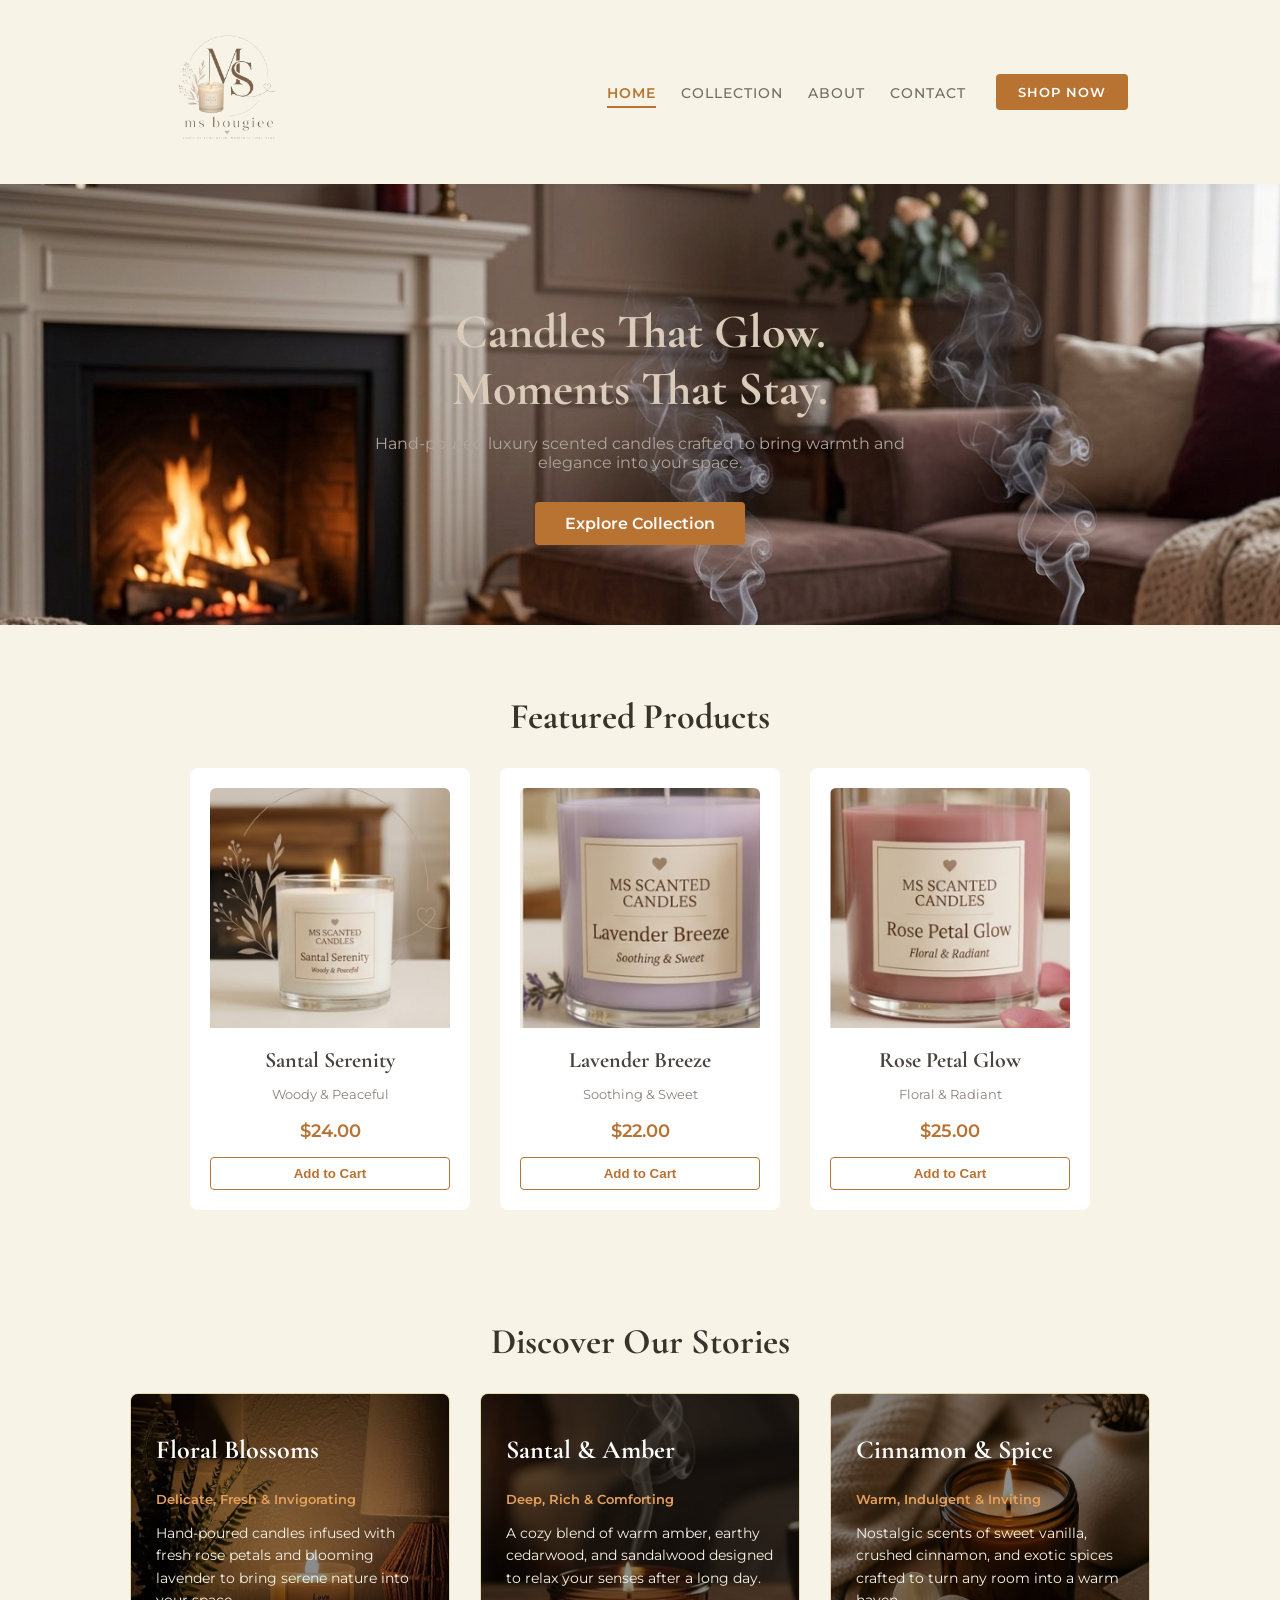
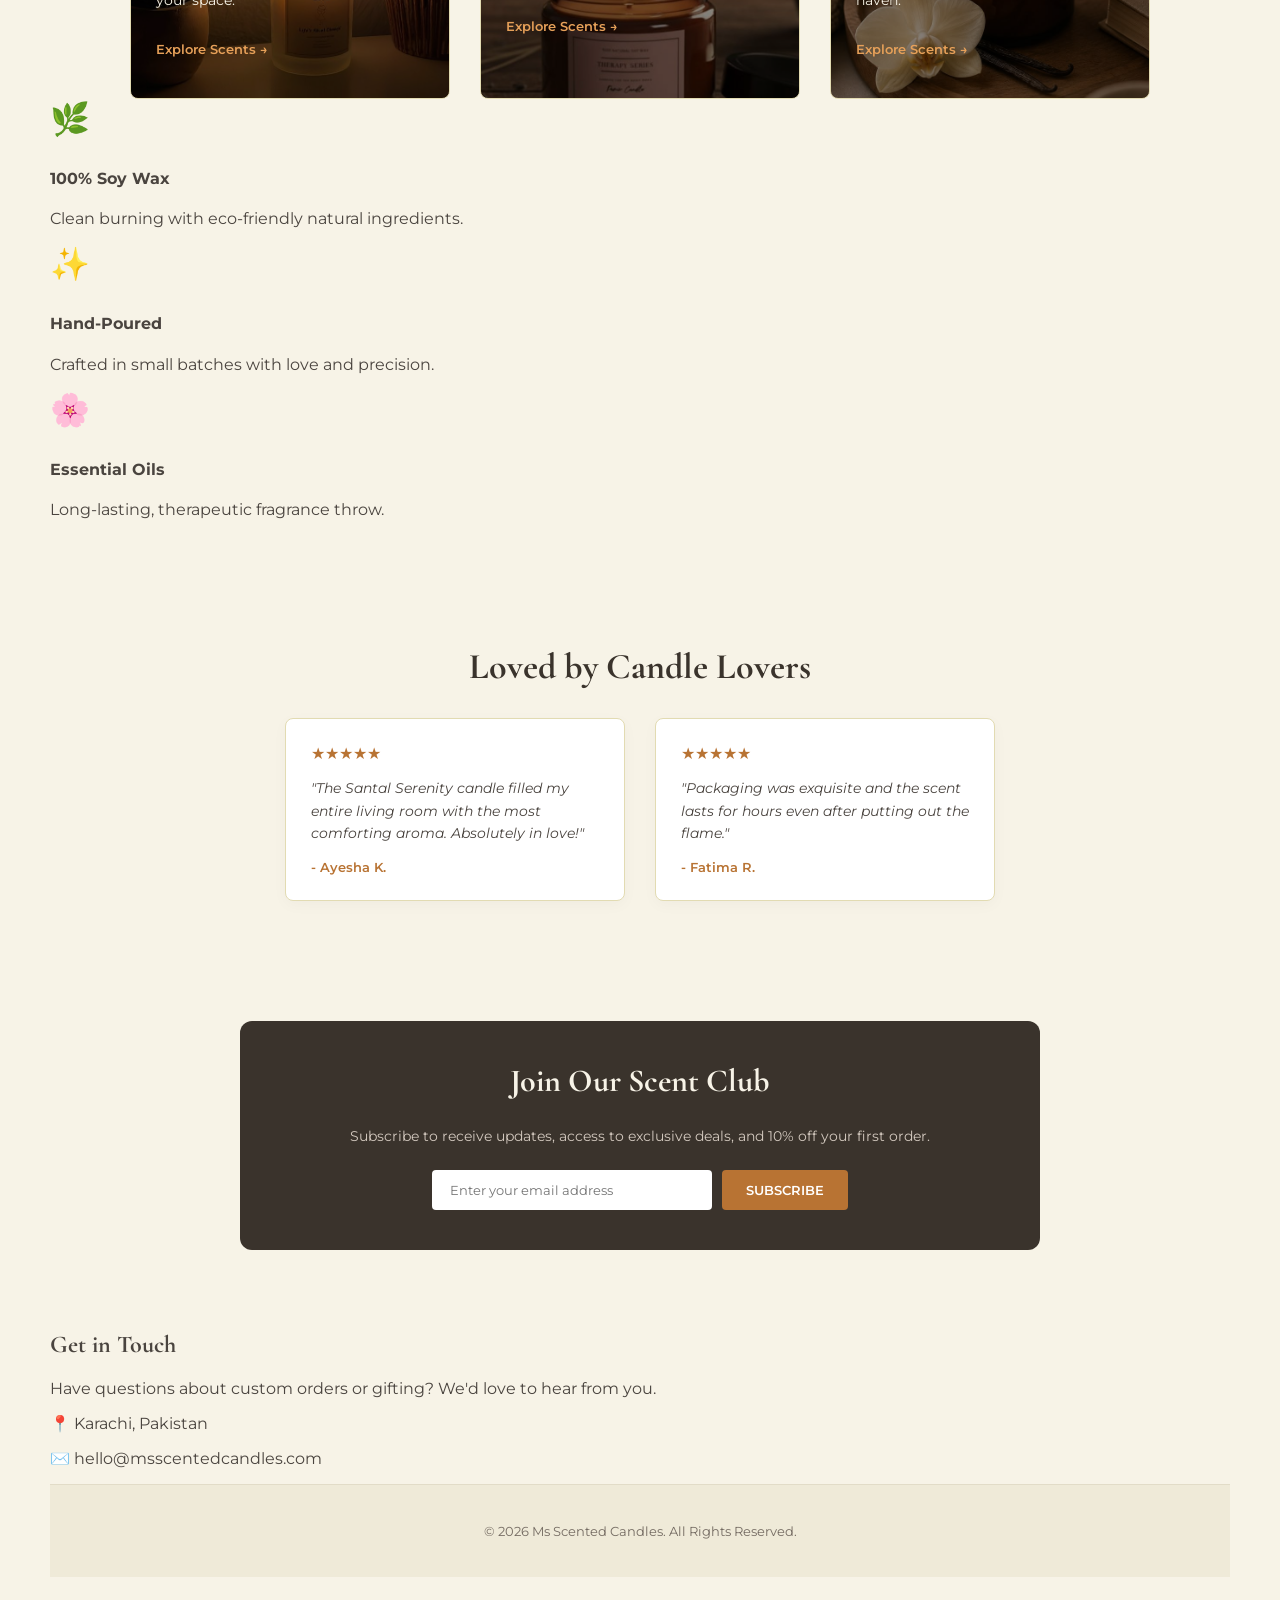
==== index.html @ a179c0ca "Rename website.html to index.html" ====
<!DOCTYPE html>
<html lang="en">
<head>
    <meta charset="UTF-8">
    <meta name="viewport" content="width=device-width, initial-scale=1.0">
    <title>Ms Scented Candles</title>
    <!-- Google Fonts -->
    <link href="https://fonts.googleapis.com/css2?family=Cormorant+Garamond:wght@600;700&family=Montserrat:wght@400;500;600&display=swap" rel="stylesheet">
    <link rel="stylesheet" href="website.css">
</head>
<body>

    <!-- Header Navigation -->
    <div class="nav-bar">
        <div class="logo"> 
            <img src="logo.img.png" alt="Ms Scented Candles Logo" width="150px"> 
        </div>
        <div class="nav-links"> 
            <ol>
                <li><a href="#home" class="active">HOME</a></li>
                <li><a href="#collection">COLLECTION</a></li>
                <li><a href="#about">ABOUT</a></li> 
                <li><a href="#contact">CONTACT</a></li>
            </ol>
            <a href="#shop" id="button"><button>SHOP NOW</button></a>
        </div>
    </div>

    <!-- Hero Section -->
    <section class="hero-section" id="home">
        <div class="hero-content">
            <h1>Candles That Glow. <br><span>Moments That Stay.</span></h1>
            <p>Hand-poured luxury scented candles crafted to bring warmth and elegance into your space.</p>
            <a href="#collection" class="hero-btn">Explore Collection</a>
        </div>
    </section>

    <!-- Featured Products Section -->
    <section class="featured-section" id="collection">
        <h2 class="section-title">Featured <span>Products</span></h2>
        
        <div class="product-grid">
            <!-- Product Card 1 -->
            <div class="product-card">
                <div class="img-container">
                    <img src="ss 1.png" alt="Santal Serenity Candle">
                </div>
                <h3>Santal Serenity</h3>
                <p class="tagline">Woody & Peaceful</p>
                <p class="price">$24.00</p>
                <button class="add-to-cart">Add to Cart</button>
            </div>

            <!-- Product Card 2 -->
            <div class="product-card">
                <div class="img-container">
                    <img src="ss 2.png" alt="Lavender Breeze Candle">
                </div>
                <h3>Lavender Breeze</h3>
                <p class="tagline">Soothing & Sweet</p>
                <p class="price">$22.00</p>
                <button class="add-to-cart">Add to Cart</button>
            </div>

            <!-- Product Card 3 -->
            <div class="product-card">
                <div class="img-container">
                    <img src="ss 3.png" alt="Rose Petal Glow Candle">
                </div>
                <h3>Rose Petal Glow</h3>
                <p class="tagline">Floral & Radiant</p>
                <p class="price">$25.00</p>
                <button class="add-to-cart">Add to Cart</button>
            </div>
        </div>
    </section>

    <!-- Discover Our Stories Section -->
    <section class="stories-section" id="about">
        <h2 class="section-title">Discover <span>Our Stories</span></h2>
        
        <div class="stories-container">
    <!-- Card 1 -->
    <div class="story-card card-floral">
        <h3>Floral Blossoms</h3>
        <p class="story-tagline">Delicate, Fresh & Invigorating</p>
        <p class="desc">Hand-poured candles infused with fresh rose petals and blooming lavender to bring serene nature into your space.</p>
        <a href="#" class="read-more">Explore Scents &rarr;</a>
    </div>

    <!-- Card 2 -->
    <div class="story-card card-santal">
        <h3>Santal & Amber</h3>
        <p class="story-tagline">Deep, Rich & Comforting</p>
        <p class="desc">A cozy blend of warm amber, earthy cedarwood, and sandalwood designed to relax your senses after a long day.</p>
        <a href="#" class="read-more">Explore Scents &rarr;</a>
    </div>

    <!-- Card 3 -->
    <div class="story-card card-cinnamon">
        <h3>Cinnamon & Spice</h3>
        <p class="story-tagline">Warm, Indulgent & Inviting</p>
        <p class="desc">Nostalgic scents of sweet vanilla, crushed cinnamon, and exotic spices crafted to turn any room into a warm haven.</p>
        <a href="#" class="read-more">Explore Scents &rarr;</a>
    </div>
</div>
<!-- Why Choose Us Section -->
    <section class="features-bar">
        <div class="feature-item">
            <span class="feature-icon">🌿</span>
            <h4>100% Soy Wax</h4>
            <p>Clean burning with eco-friendly natural ingredients.</p>
        </div>
        <div class="feature-item">
            <span class="feature-icon">✨</span>
            <h4>Hand-Poured</h4>
            <p>Crafted in small batches with love and precision.</p>
        </div>
        <div class="feature-item">
            <span class="feature-icon">🌸</span>
            <h4>Essential Oils</h4>
            <p>Long-lasting, therapeutic fragrance throw.</p>
        </div>
    </section>

    <!-- Customer Testimonials Section -->
    <section class="reviews-section">
        <h2 class="section-title">Loved by <span>Candle Lovers</span></h2>
        <div class="reviews-container">
            <div class="review-card">
                <p class="stars">★★★★★</p>
                <p class="review-text">"The Santal Serenity candle filled my entire living room with the most comforting aroma. Absolutely in love!"</p>
                <p class="reviewer-name">- Ayesha K.</p>
            </div>
            <div class="review-card">
                <p class="stars">★★★★★</p>
                <p class="review-text">"Packaging was exquisite and the scent lasts for hours even after putting out the flame."</p>
                <p class="reviewer-name">- Fatima R.</p>
            </div>
        </div>
    </section>

    <!-- Newsletter Section -->
    <section class="newsletter-section">
        <div class="newsletter-box">
            <h2>Join Our <span>Scent Club</span></h2>
            <p>Subscribe to receive updates, access to exclusive deals, and 10% off your first order.</p>
            <form class="newsletter-form" onsubmit="event.preventDefault();">
                <input type="email" placeholder="Enter your email address" required>
                <button type="submit">SUBSCRIBE</button>
            </form>
        </div>
    </section>

    <!-- Contact & Quick Info Section -->
    <section class="contact-section" id="contact">
        <div class="contact-container">
            <div class="contact-info">
                <h2>Get in <span>Touch</span></h2>
                <p>Have questions about custom orders or gifting? We'd love to hear from you.</p>
                <p>📍 Karachi, Pakistan</p>
                <p>✉️ hello@msscentedcandles.com</p>
            </div>
    <footer>
        <p>&copy; 2026 <span>Ms Scented Candles</span>. All Rights Reserved.</p>
    </footer>
</body>
</html>
---- website.css ----
/* Base Styles */
* {
    box-sizing: border-box;
    scroll-behavior: smooth;
}

body {
    background-color: #F7F3E7;
    margin: 0;
    padding: 0;
    font-family: 'Montserrat', sans-serif;
    color: #4A443F;
}

h1, h2, h3 {
    font-family: 'Cormorant Garamond', serif;
}

/* Span Zoom & Glow Base Styling */
span {
    display: inline-block;
    transition: transform 0.3s ease, text-shadow 0.3s ease, color 0.3s ease;
}

span:hover {
    transform: scale(1.1);
    color: #b87333;
    text-shadow: 0 0 10px rgba(184, 115, 51, 0.5);
    cursor: pointer;
}

/* Navigation Bar */
.nav-bar {
    display: flex;
    justify-content: space-around;
    align-items: center;
    padding: 15px 0;
    background-color: #F7F3E7;
    position: sticky;
    top: 0;
    z-index: 100;
    box-shadow: 0 2px 10px rgba(0,0,0,0.03);
}

.nav-links {
    display: flex;
    align-items: center;
    gap: 30px;
}

.nav-links ol {
    display: flex;
    gap: 25px;
    list-style: none;
    margin: 0;
    padding: 0;
}

.nav-links a {
    text-decoration: none;
    color: #746B62;
    font-weight: 500;
    letter-spacing: 1px;
    font-size: 14px;
    transition: color 0.3s ease;
}

.nav-links a.active,
.nav-links a:hover {
    color: #b87333; 
    font-weight: 600;
    border-bottom: 2px solid #b87333; 
    padding-bottom: 4px; 
}

/* Button Styling */
#button button {
    background-color: #b87333;
    border: none;
    padding: 10px 22px;
    color: #FFFFFF;
    font-family: 'Montserrat', sans-serif;
    font-size: 13px;
    font-weight: 600;
    letter-spacing: 1px;
    cursor: pointer;
    border-radius: 4px;
    transition: all 0.3s ease;
}

#button button:hover {
    background-color: #794616;
    box-shadow: 0 4px 12px rgba(121, 70, 22, 0.3);
}

/* Hero Section */
.hero-section {
    text-align: center;
    padding: 80px 20px;
    background-image: url(login\ bg\ pic.jpg);
}

.hero-content h1 {
    font-size: 48px;
    color: #dbcbbb;
    margin-bottom: 15px;
    line-height: 1.2;
}

.hero-content p {
    font-size: 16px;
    max-width: 600px;
    margin: 0 auto 30px auto;
    color: #afa49c;
}

.hero-btn {
    display: inline-block;
    padding: 12px 30px;
    background-color: #b87333;
    color: #fff;
    text-decoration: none;
    border-radius: 4px;
    font-weight: 600;
    transition: background-color 0.3s ease;
}

.hero-btn:hover {
    background-color: #794616;
}

/* Section Headings */
.section-title {
    text-align: center;
    font-size: 36px;
    margin: 50px 0 30px 0;
    color: #3A332C;
}

/* Featured Products Grid */
.featured-section {
    padding: 20px 50px;
}

.product-grid {
    display: flex;
    justify-content: center;
    gap: 30px;
    flex-wrap: wrap;
}

.product-card {
    background: #FFFFFF;
    border-radius: 8px;
    padding: 20px;
    width: 280px;
    text-align: center;
    transition: transform 0.3s ease, box-shadow 0.3s ease;
}

/* Picture Hover Effect (Zoom + Glow Shadow) */
.product-card:hover {
    transform: translateY(-8px);
    box-shadow: 0 12px 25px rgba(184, 115, 51, 0.3);
}

.img-container {
    overflow: hidden;
    border-radius: 6px;
}

.product-card img {
    width: 100%;
    height: 240px;
    object-fit: cover;
    transition: transform 0.4s ease;
}

.product-card:hover img {
    transform: scale(1.08); /* Picture Zoom */
}

.product-card h3 {
    margin: 15px 0 5px 0;
    font-size: 22px;
}

.tagline {
    font-size: 13px;
    color: #8C827A;
    margin-bottom: 10px;
}

.price {
    font-weight: 600;
    color: #b87333;
    font-size: 18px;
    margin-bottom: 15px;
}

.add-to-cart {
    width: 100%;
    background-color: transparent;
    border: 1px solid #b87333;
    color: #b87333;
    padding: 8px;
    font-weight: 600;
    cursor: pointer;
    border-radius: 4px;
    transition: all 0.3s ease;
}

.add-to-cart:hover {
    background-color: #b87333;
    color: #fff;
}

/* Discover Stories Cards */
.stories-section {
    padding: 40px 50px 80px 50px;
}

.stories-container {
    display: flex;
    justify-content: center;
    gap: 30px;
    flex-wrap: wrap;
}

.story-card {
    background-color: #EFEAD8;
    border: 1px solid #E2DBB2;
    padding: 30px 25px;
    width: 320px;
    border-radius: 8px;
    transition: transform 0.3s ease, box-shadow 0.3s ease;
}

.story-card:hover {
    transform: translateY(-5px) scale(1.02);
    box-shadow: 0 10px 20px rgba(184, 115, 51, 0.2);
}

.story-card h3 {
    font-size: 24px;
    margin-top: 0;
    color: #3A332C;
}

.story-tagline {
    font-size: 13px;
    font-weight: 600;
    color: #b87333;
    margin-bottom: 15px;
}

.desc {
    font-size: 14px;
    line-height: 1.6;
    color: #6E655F;
}

.read-more {
    display: inline-block;
    margin-top: 15px;
    text-decoration: none;
    color: #b87333;
    font-weight: 600;
    font-size: 13px;
    transition: letter-spacing 0.3s ease;
}

.read-more:hover {
    letter-spacing: 1px;
}

/* Footer */
footer {
    text-align: center;
    padding: 25px;
    background-color: #EFEAD8;
    border-top: 1px solid #E2DCC8;
    font-size: 13px;
    color: #746B62;
}
/* Story Cards Base Style */
.story-card {
    position: relative;
    padding: 40px 25px;
    width: 320px;
    border-radius: 8px;
    background-size: cover;
    background-position: center;
    color: #FFFFFF; /* Text light overlay par visible rahega */
    overflow: hidden;
    transition: transform 0.3s ease, box-shadow 0.3s ease;
}

/* Text readable rakhne ke liye Dark/Warm Overlay */
.story-card::before {
    content: '';
    position: absolute;
    top: 0;
    left: 0;
    width: 100%;
    height: 100%;
    background: rgba(0, 0, 0, 0.45); /* Black translucent overlay */
    z-index: 1;
    transition: background 0.3s ease;
}

/* Text ko overlay ke upar lane ke liye z-index */
.story-card h3, 
.story-card .story-tagline, 
.story-card .desc, 
.story-card .read-more {
    position: relative;
    z-index: 2;
}

.story-card h3 {
    font-size: 26px;
    margin-top: 0;
    color: #FFFFFF;
}

.story-card .story-tagline {
    font-size: 13px;
    font-weight: 600;
    color: #E6A059; /* Bright warm shade */
    margin-bottom: 15px;
}

.story-card .desc {
    font-size: 14px;
    line-height: 1.6;
    color: #F7F3E7;
}

.story-card .read-more {
    display: inline-block;
    margin-top: 15px;
    text-decoration: none;
    color: #E6A059;
    font-weight: 600;
    font-size: 13px;
    transition: letter-spacing 0.3s ease;
}

.story-card .read-more:hover {
    letter-spacing: 1px;
}

/* Hover Effect (Zoom + Soft Overlay Glow) */
.story-card:hover {
    transform: translateY(-5px) scale(1.02);
    box-shadow: 0 12px 25px rgba(184, 115, 51, 0.4);
}

.story-card:hover::before {
    background: rgba(0, 0, 0, 0.35); /* Hover par image thori aur clear hogi */
}

/* Har Card Ke Liye Individual Background Image Classes */
.card-floral {
    background-image: url(image\ 1\ .jpg); /* Apni image ka path dein */
}

.card-santal {
    background-image: url(image2.jpg); /* Apni image ka path dein */
}

.card-cinnamon {
    background-image: url(image3.jpg); /* Apni image ka path dein */
}
/* Features / Why Choose Us */
.features-section {
    padding: 50px 20px;
    background-color: #EFEAD8;
    border-top: 1px solid #E2DBB2;
    border-bottom: 1px solid #E2DBB2;
}

.features-container {
    display: flex;
    justify-content: center;
    gap: 40px;
    flex-wrap: wrap;
    max-width: 1000px;
    margin: 0 auto;
}

.feature-box {
    text-align: center;
    width: 260px;
}

.feature-icon {
    font-size: 32px;
    margin-bottom: 10px;
}

.feature-box h3 {
    font-size: 20px;
    margin: 10px 0;
    color: #3A332C;
}

.feature-box p {
    font-size: 13px;
    color: #6E655F;
    line-height: 1.5;
}

/* Customer Reviews */
.reviews-section {
    padding: 60px 20px;
}

.reviews-container {
    display: flex;
    justify-content: center;
    gap: 30px;
    flex-wrap: wrap;
}

.review-card {
    background: #FFFFFF;
    border: 1px solid #E2DBB2;
    border-radius: 8px;
    padding: 25px;
    width: 340px;
    box-shadow: 0 4px 15px rgba(0,0,0,0.03);
    transition: transform 0.3s ease;
}

.review-card:hover {
    transform: translateY(-5px);
}

.stars {
    color: #b87333;
    font-size: 16px;
    margin: 0 0 10px 0;
}

.review-text {
    font-style: italic;
    font-size: 14px;
    color: #4A443F;
    line-height: 1.6;
}

.reviewer-name {
    font-weight: 600;
    font-size: 13px;
    color: #b87333;
    margin-top: 15px;
    margin-bottom: 0;
}

/* Newsletter Section */
.newsletter-section {
    padding: 60px 20px;
    background-color: #F7F3E7;
}

.newsletter-box {
    background-color: #3A332C;
    color: #F7F3E7;
    max-width: 800px;
    margin: 0 auto;
    padding: 40px 30px;
    border-radius: 12px;
    text-align: center;
}

.newsletter-box h2 {
    font-size: 32px;
    margin-top: 0;
    color: #F7F3E7;
}

.newsletter-box p {
    font-size: 14px;
    color: #D3C9BF;
    margin-bottom: 25px;
}

.newsletter-form {
    display: flex;
    justify-content: center;
    gap: 10px;
    flex-wrap: wrap;
}

.newsletter-form input {
    padding: 12px 18px;
    border: none;
    border-radius: 4px;
    width: 280px;
    font-family: 'Montserrat', sans-serif;
    outline: none;
}

.newsletter-form button {
    background-color: #b87333;
    color: #fff;
    border: none;
    padding: 12px 24px;
    font-family: 'Montserrat', sans-serif;
    font-weight: 600;
    border-radius: 4px;
    cursor: pointer;
    transition: background-color 0.3s ease;
}

.newsletter-form button:hover {
    background-color: #794616;
}
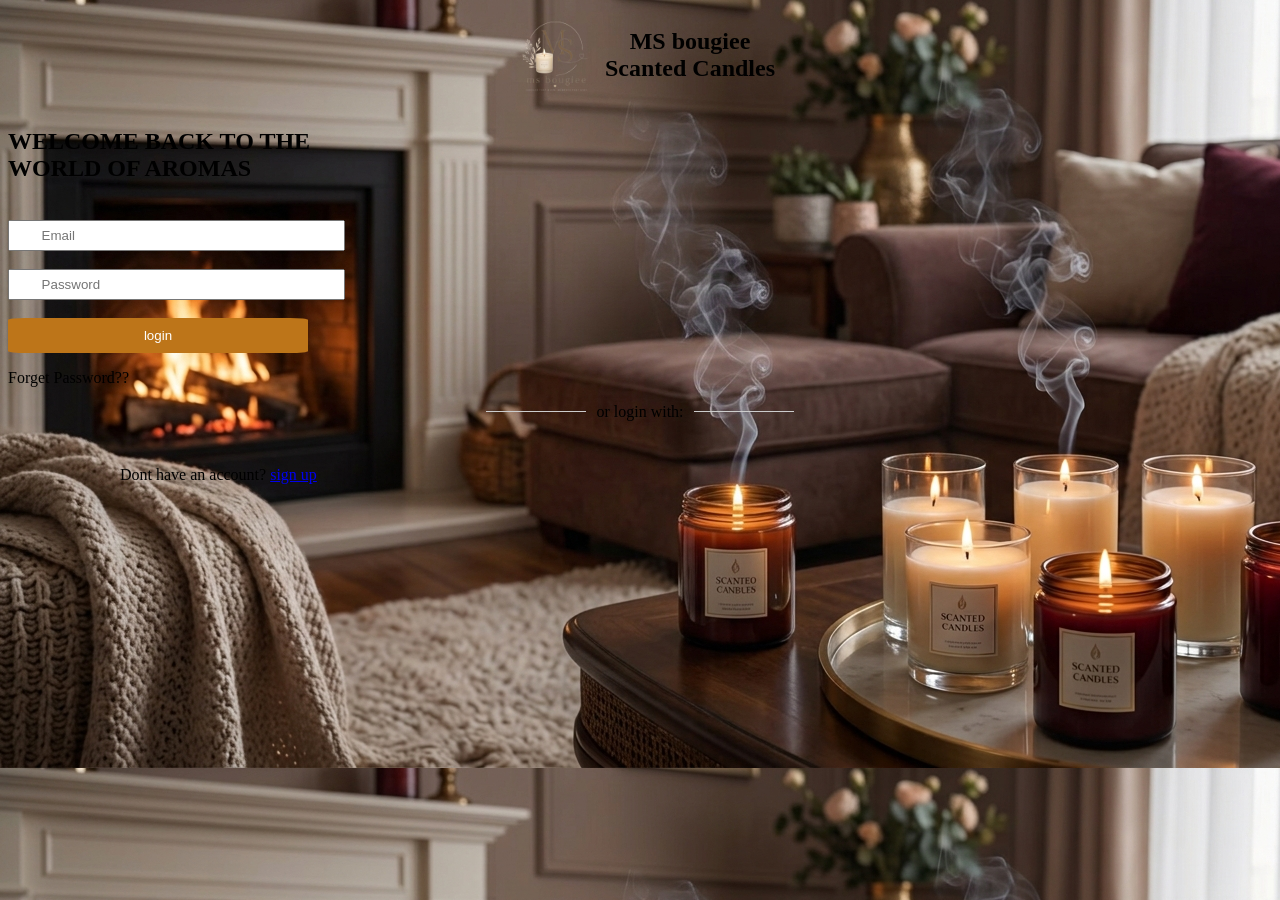
==== commit dc5cc9d9: "Set login page as main index.html" ====
--- a/index.html
+++ b/index.html
@@ -3,166 +3,50 @@
 <head>
     <meta charset="UTF-8">
     <meta name="viewport" content="width=device-width, initial-scale=1.0">
-    <title>Ms Scented Candles</title>
-    <!-- Google Fonts -->
-    <link href="https://fonts.googleapis.com/css2?family=Cormorant+Garamond:wght@600;700&family=Montserrat:wght@400;500;600&display=swap" rel="stylesheet">
-    <link rel="stylesheet" href="website.css">
-</head>
+    <title>MS SCANTED CANDLES</title>
+    <link rel="stylesheet" href="login.css">
+<link rel="stylesheet" href="https://cd`
 <body>
+    <header>
+<div class="login-card">
+    <span id="logoimg">
+    <img src="logo.img.png" alt="" width="100px" id="logo">
+   <h2>MS bougiee<br>Scanted Candles</h2>
+   </span>
+   <h2>WELCOME BACK TO THE <br>WORLD OF AROMAS</h2>
+   <span id="form">
+ <form>
+ <label for="email">
+      </label>
+      <br>
+      <input type="text" size="40px" required  placeholder="&nbsp;&nbsp;&nbsp;&nbsp;&nbsp;&nbsp;&nbsp;&nbsp;Email" ><br>
+  <label for="lname" ></label><br>
+  <input type="text" id="lname" name="lname"  required   size="40px" placeholder="&nbsp;&nbsp;&nbsp;&nbsp;&nbsp;&nbsp;&nbsp;&nbsp;Password"></form>
+</span>
+<br>
+  <a href="website.html">
+<button id="button">
+    login
+</button>
+</a>
+<p>Forget Password??</p>
+<span id="email-icon">
+ <i class="fa-solid fa-envelope"></i> 
+ </span>
+ <span id="lock-icon">
+  <i class="fa-solid fa-lock"></i>
+  </span>
+  <div class="hr-container">
+  <hr class="inline-line">
+  <span class="line-text">or login with: </span>
+  <hr class="inline-line">
+</div>
+ <a href="https://www.google.com" id="google"><img src="https://images.icon-icons.com/2642/PNG/512/google_logo_g_logo_icon_159348.png" alt=""></a>
+ <a href="https://www.facebook.com" id="facebook"><img src="https://static.vecteezy.com/system/resources/previews/018/930/698/non_2x/facebook-logo-facebook-icon-transparent-free-png.png" alt=""></a>
+ <br>
+<p id="ac">Dont have an account? <a href="sign up"> sign up</a>
+</p>
 
-    <!-- Header Navigation -->
-    <div class="nav-bar">
-        <div class="logo"> 
-            <img src="logo.img.png" alt="Ms Scented Candles Logo" width="150px"> 
-        </div>
-        <div class="nav-links"> 
-            <ol>
-                <li><a href="#home" class="active">HOME</a></li>
-                <li><a href="#collection">COLLECTION</a></li>
-                <li><a href="#about">ABOUT</a></li> 
-                <li><a href="#contact">CONTACT</a></li>
-            </ol>
-            <a href="#shop" id="button"><button>SHOP NOW</button></a>
-        </div>
-    </div>
-
-    <!-- Hero Section -->
-    <section class="hero-section" id="home">
-        <div class="hero-content">
-            <h1>Candles That Glow. <br><span>Moments That Stay.</span></h1>
-            <p>Hand-poured luxury scented candles crafted to bring warmth and elegance into your space.</p>
-            <a href="#collection" class="hero-btn">Explore Collection</a>
-        </div>
-    </section>
-
-    <!-- Featured Products Section -->
-    <section class="featured-section" id="collection">
-        <h2 class="section-title">Featured <span>Products</span></h2>
-        
-        <div class="product-grid">
-            <!-- Product Card 1 -->
-            <div class="product-card">
-                <div class="img-container">
-                    <img src="ss 1.png" alt="Santal Serenity Candle">
-                </div>
-                <h3>Santal Serenity</h3>
-                <p class="tagline">Woody & Peaceful</p>
-                <p class="price">$24.00</p>
-                <button class="add-to-cart">Add to Cart</button>
-            </div>
-
-            <!-- Product Card 2 -->
-            <div class="product-card">
-                <div class="img-container">
-                    <img src="ss 2.png" alt="Lavender Breeze Candle">
-                </div>
-                <h3>Lavender Breeze</h3>
-                <p class="tagline">Soothing & Sweet</p>
-                <p class="price">$22.00</p>
-                <button class="add-to-cart">Add to Cart</button>
-            </div>
-
-            <!-- Product Card 3 -->
-            <div class="product-card">
-                <div class="img-container">
-                    <img src="ss 3.png" alt="Rose Petal Glow Candle">
-                </div>
-                <h3>Rose Petal Glow</h3>
-                <p class="tagline">Floral & Radiant</p>
-                <p class="price">$25.00</p>
-                <button class="add-to-cart">Add to Cart</button>
-            </div>
-        </div>
-    </section>
-
-    <!-- Discover Our Stories Section -->
-    <section class="stories-section" id="about">
-        <h2 class="section-title">Discover <span>Our Stories</span></h2>
-        
-        <div class="stories-container">
-    <!-- Card 1 -->
-    <div class="story-card card-floral">
-        <h3>Floral Blossoms</h3>
-        <p class="story-tagline">Delicate, Fresh & Invigorating</p>
-        <p class="desc">Hand-poured candles infused with fresh rose petals and blooming lavender to bring serene nature into your space.</p>
-        <a href="#" class="read-more">Explore Scents &rarr;</a>
-    </div>
-
-    <!-- Card 2 -->
-    <div class="story-card card-santal">
-        <h3>Santal & Amber</h3>
-        <p class="story-tagline">Deep, Rich & Comforting</p>
-        <p class="desc">A cozy blend of warm amber, earthy cedarwood, and sandalwood designed to relax your senses after a long day.</p>
-        <a href="#" class="read-more">Explore Scents &rarr;</a>
-    </div>
-
-    <!-- Card 3 -->
-    <div class="story-card card-cinnamon">
-        <h3>Cinnamon & Spice</h3>
-        <p class="story-tagline">Warm, Indulgent & Inviting</p>
-        <p class="desc">Nostalgic scents of sweet vanilla, crushed cinnamon, and exotic spices crafted to turn any room into a warm haven.</p>
-        <a href="#" class="read-more">Explore Scents &rarr;</a>
-    </div>
-</div>
-<!-- Why Choose Us Section -->
-    <section class="features-bar">
-        <div class="feature-item">
-            <span class="feature-icon">🌿</span>
-            <h4>100% Soy Wax</h4>
-            <p>Clean burning with eco-friendly natural ingredients.</p>
-        </div>
-        <div class="feature-item">
-            <span class="feature-icon">✨</span>
-            <h4>Hand-Poured</h4>
-            <p>Crafted in small batches with love and precision.</p>
-        </div>
-        <div class="feature-item">
-            <span class="feature-icon">🌸</span>
-            <h4>Essential Oils</h4>
-            <p>Long-lasting, therapeutic fragrance throw.</p>
-        </div>
-    </section>
-
-    <!-- Customer Testimonials Section -->
-    <section class="reviews-section">
-        <h2 class="section-title">Loved by <span>Candle Lovers</span></h2>
-        <div class="reviews-container">
-            <div class="review-card">
-                <p class="stars">★★★★★</p>
-                <p class="review-text">"The Santal Serenity candle filled my entire living room with the most comforting aroma. Absolutely in love!"</p>
-                <p class="reviewer-name">- Ayesha K.</p>
-            </div>
-            <div class="review-card">
-                <p class="stars">★★★★★</p>
-                <p class="review-text">"Packaging was exquisite and the scent lasts for hours even after putting out the flame."</p>
-                <p class="reviewer-name">- Fatima R.</p>
-            </div>
-        </div>
-    </section>
-
-    <!-- Newsletter Section -->
-    <section class="newsletter-section">
-        <div class="newsletter-box">
-            <h2>Join Our <span>Scent Club</span></h2>
-            <p>Subscribe to receive updates, access to exclusive deals, and 10% off your first order.</p>
-            <form class="newsletter-form" onsubmit="event.preventDefault();">
-                <input type="email" placeholder="Enter your email address" required>
-                <button type="submit">SUBSCRIBE</button>
-            </form>
-        </div>
-    </section>
-
-    <!-- Contact & Quick Info Section -->
-    <section class="contact-section" id="contact">
-        <div class="contact-container">
-            <div class="contact-info">
-                <h2>Get in <span>Touch</span></h2>
-                <p>Have questions about custom orders or gifting? We'd love to hear from you.</p>
-                <p>📍 Karachi, Pakistan</p>
-                <p>✉️ hello@msscentedcandles.com</p>
-            </div>
-    <footer>
-        <p>&copy; 2026 <span>Ms Scented Candles</span>. All Rights Reserved.</p>
-    </footer>
+    </header>
 </body>
-</html>+</html>
--- a/login.css
+++ b/login.css
@@ -0,0 +1,98 @@
+body{
+    background-image: url(login\ bg\ pic.jpg);
+}
+
+.login-card{
+    background-color: #FAF4E8;
+    color:#450E13;
+    width: 30%;
+    height: 600px;
+    position: absolute;
+   top: 80px;
+   left: 500px;
+   align-items: center;
+   justify-content: center;
+ flex-wrap: wrap;
+ text-align: center;
+}
+#button {
+    background-color: #BD7519;
+    color: white;
+    border: 0;
+    padding: 10px;
+    width: 300px;
+    border-radius: 6%;
+    align-items: center;
+}
+#logoimg{
+    display: flex;
+    align-items: left ;
+    text-align: center;
+    justify-content:center;
+}
+#form input{
+ height: 25px; 
+ border-radius: 
+}
+#form{
+
+}
+#email-icon{
+    position: absolute;
+    bottom: 362px;
+    right: 390px;
+}
+#lock-icon{
+position: absolute;
+    bottom: 312px;
+    right: 390px;
+}
+.hr-container {
+  display: flex;
+  align-items: center;
+  justify-content: center;
+}
+
+.inline-line {
+  width: 100px;     
+  border: none;
+  border-top: 1px solid #ccc;
+  margin: 0 10px;     
+}
+
+.line-text {
+  color: #000000;
+}
+#google img{
+    width: 30px;
+    position: absolute;
+    align-items: center;
+}
+#facebook img{
+    width: 30px;
+    position: absolute;
+    align-items: center;
+}
+#google{
+    position: absolute;
+    right: 310px;
+    top: 430px;
+}
+#facebook{
+    position: absolute;
+    right: 200px;
+    top: 430px;
+}
+#ac{
+    position: absolute;
+    left: 120px;
+    top: 450px;
+}
+
+#button a{
+    text-decoration: none;
+    color: aliceblue;
+}
+#button:hover{
+ background-color:#463c2f ;
+}
